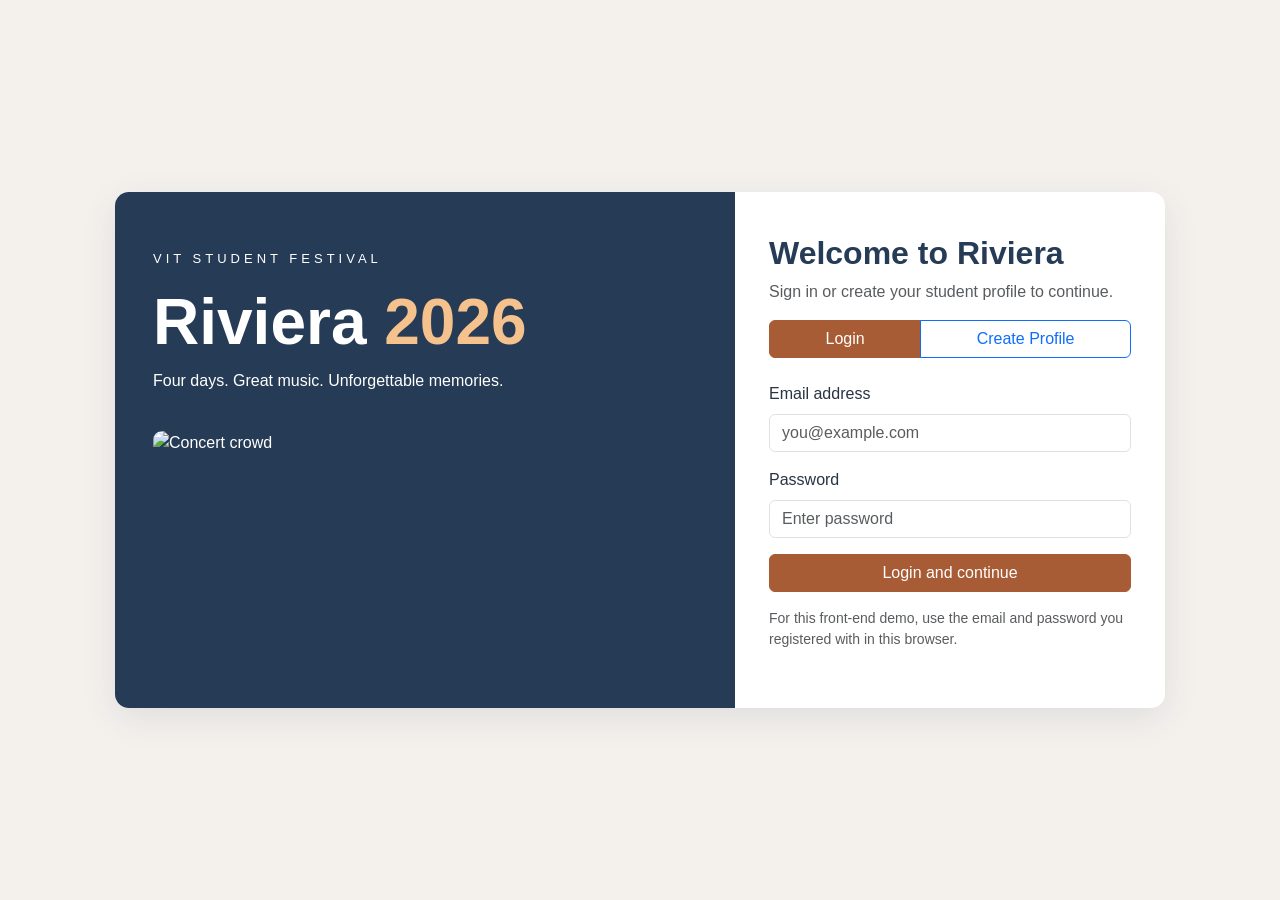
==== index.html @ 04411f4a "Add files via upload" ====
<!DOCTYPE html>
<html lang="en">
<head>
  <meta charset="UTF-8"><meta name="viewport" content="width=device-width, initial-scale=1.0">
  <title>Login | Riviera 2026</title>
  <link href="https://cdn.jsdelivr.net/npm/bootstrap@5.3.3/dist/css/bootstrap.min.css" rel="stylesheet">
  <link rel="stylesheet" href="css/style.css">
</head>
<body class="login-page">
  <main class="login-layout">
    <section class="login-intro">
      <p class="eyebrow">VIT STUDENT FESTIVAL</p>
      <h1>Riviera <span>2026</span></h1>
      <p>Four days. Great music. Unforgettable memories.</p>
      <img src="https://images.unsplash.com/photo-1459749411175-04bf5292ceea?w=1000" alt="Concert crowd">
    </section>
    <section class="login-panel">
      <h2>Welcome to Riviera</h2>
      <p class="text-muted">Sign in or create your student profile to continue.</p>
      <div class="btn-group w-100 mb-4" role="group">
        <button type="button" class="btn btn-primary" id="showLogin">Login</button>
        <button type="button" class="btn btn-outline-primary" id="showSignup">Create Profile</button>
      </div>
      <form id="entryLoginForm">
        <div class="mb-3"><label class="form-label" for="entryEmail">Email address</label><input class="form-control" type="email" id="entryEmail" required placeholder="you@example.com"></div>
        <div class="mb-3"><label class="form-label" for="entryPassword">Password</label><input class="form-control" type="password" id="entryPassword" required placeholder="Enter password"></div>
        <button class="btn btn-primary w-100" type="submit">Login and continue</button>
        <p class="small text-muted mt-3 mb-0">For this front-end demo, use the email and password you registered with in this browser.</p>
      </form>
      <form id="entrySignupForm" class="d-none">
        <div class="mb-3"><label class="form-label" for="newName">Full name</label><input class="form-control" type="text" id="newName" required placeholder="Enter your name"></div>
        <div class="mb-3"><label class="form-label" for="newEmail">Email address</label><input class="form-control" type="email" id="newEmail" required placeholder="you@example.com"></div>
        <div class="mb-3"><label class="form-label" for="newStudentId">Student registration number</label><input class="form-control" type="text" id="newStudentId" required placeholder="Enter student ID"></div>
        <div class="mb-3"><label class="form-label" for="newPassword">Create password</label><input class="form-control" type="password" id="newPassword" minlength="4" required placeholder="At least 4 characters"></div>
        <button class="btn btn-primary w-100" type="submit">Create profile</button>
      </form>
      <p id="entryMessage" class="mt-3 small fw-semibold" aria-live="polite"></p>
    </section>
  </main>
  <script src="js/script.js"></script>
</body></html>
---- css/style.css ----
* { box-sizing: border-box; }
body { margin: 0; font-family: Arial, Helvetica, sans-serif; color: #283344; background: #fffdfb; }
.site-nav { background: #24364b; }
.site-nav .navbar-brand span { color: #f2b36d; }
.nav-link { color: #f7f7f7 !important; }
.nav-link:hover, .nav-link.active { color: #f2b36d !important; }
.hero { background: linear-gradient(120deg, #263b55, #47677d); color: white; padding: 85px 15px; }
.hero h1 { font-size: clamp(3rem, 8vw, 5.5rem); font-weight: 800; letter-spacing: 2px; }
.hero h1 span { color: #f5c28d; }
.eyebrow { letter-spacing: 4px; font-size: 13px; }
.section-title { color: #263b55; font-weight: 750; margin-bottom: 15px; }
.fest-image { width: 100%; max-height: 340px; object-fit: cover; }
.simple-card { background: #fff; border: 1px solid #e7e2dc; border-radius: 10px; padding: 22px; height: 100%; box-shadow: 0 3px 10px #24364b0d; }
.simple-card h3 { color: #a85c35; font-size: 22px; }
.simple-card p { margin-bottom: 8px; }
.simple-card small { color: #737b83; }
.notice { background: #263b55; color: white; border-radius: 12px; padding: 35px 15px; }
.site-footer { background: #24364b; color: white; text-align: center; padding: 17px; margin-top: 35px; font-size: 14px; }
.form-wrap { max-width: 720px; margin: auto; background: white; padding: 28px; border: 1px solid #e7e2dc; border-radius: 10px; }
.btn-primary { background: #a85c35; border-color: #a85c35; }
.btn-primary:hover { background: #874626; border-color: #874626; }
.traffic-row { display: flex; gap: 18px; align-items: center; margin: 20px 0 10px; }
.traffic-light { width: 55px; height: 55px; border-radius: 50%; border: 4px solid #ddd; cursor: pointer; transition: transform .2s; }
.traffic-light:hover { transform: scale(1.12); }
.red { background: #e94c4c; } .yellow { background: #f2c34e; } .green { background: #49a66c; }
.event-message { font-weight: bold; color: #a85c35; min-height: 25px; }
.gallery-box { text-align: center; background: #f6f1eb; padding: 20px; border-radius: 12px; }
.gallery-box img { width: min(100%, 780px); height: 350px; object-fit: cover; border-radius: 8px; }
.gallery-box p { margin-top: 12px; }
.photo-card { cursor: pointer; }
.photo-card img { width: 100%; height: 170px; object-fit: cover; border-radius: 7px; }
.photo-card p { margin: 10px 0 0; }
@media (max-width: 576px) { .hero { padding: 60px 12px; } .gallery-box img { height: 230px; } .form-wrap { padding: 20px; } }

.page-banner { background:#edf1f4; padding:48px 0; border-bottom:1px solid #e1e6ea; }
.page-banner h1 { color:#263b55; font-size:clamp(2.2rem,5vw,3.5rem); font-weight:750; margin:8px 0; }
.page-banner p:last-child { color:#596777; margin-bottom:0; }
.day-block { border:1px solid #e6e1dc; border-radius:12px; padding:22px; background:#fff; }
.day-heading { display:flex; justify-content:space-between; align-items:center; gap:12px; margin-bottom:18px; }
.day-heading h3 { color:#263b55; margin:10px 0 0; font-size:24px; }
.day-date { color:#7b838b; font-size:14px; }
.event-card { height:100%; min-height:150px; border:1px solid #e8e5e1; border-radius:9px; padding:17px; background:#fffdfb; transition:transform .18s, box-shadow .18s, border-color .18s; }
.event-card > span { color:#a85c35; font-size:12px; font-weight:700; }
.event-card h4 { font-size:18px; margin:10px 0 7px; color:#263b55; }
.event-card p { color:#69737d; font-size:14px; margin-bottom:0; }
.event-card:hover { transform:translateY(-4px); box-shadow:0 7px 18px #24364b16; border-color:#d5a17c; }
.proshow-card { background:#f8f1e9; border-color:#e8d4c2; }
.proshow-card small { display:block; margin-top:8px; color:#a85c35; font-weight:bold; letter-spacing:1px; }
.proshow-card strong { display:block; color:#8c5939; font-size:12px; margin-top:10px; }
.schedule-note { color:#7b838b; font-size:13px; font-style:italic; }

.login-page { min-height:100vh; background:#f4f1ed; display:flex; align-items:center; }
.login-layout { width:min(1050px, 94%); margin:35px auto; display:grid; grid-template-columns:1fr 430px; background:white; border-radius:14px; overflow:hidden; box-shadow:0 10px 35px #24364b18; }
.login-intro { background:#263b55; color:white; padding:48px 38px; display:flex; flex-direction:column; justify-content:center; }
.login-intro h1 { font-size:clamp(2.5rem,6vw,4rem); font-weight:800; }
.login-intro h1 span { color:#f5c28d; }
.login-intro img { width:100%; height:220px; object-fit:cover; border-radius:9px; margin-top:22px; }
.login-panel { padding:42px 34px; align-self:center; }
.login-panel h2 { color:#263b55; font-weight:750; }
.profile-header { display:flex; align-items:center; gap:18px; }
.profile-avatar { width:66px; height:66px; border-radius:50%; background:#263b55; color:#f5c28d; display:grid; place-items:center; font-size:28px; font-weight:bold; }
@media (max-width: 760px) {
  .login-layout { grid-template-columns:1fr; max-width:500px; }
  .login-intro { padding:30px 25px; }
  .login-intro img { height:150px; }
  .login-panel { padding:30px 25px; }
}
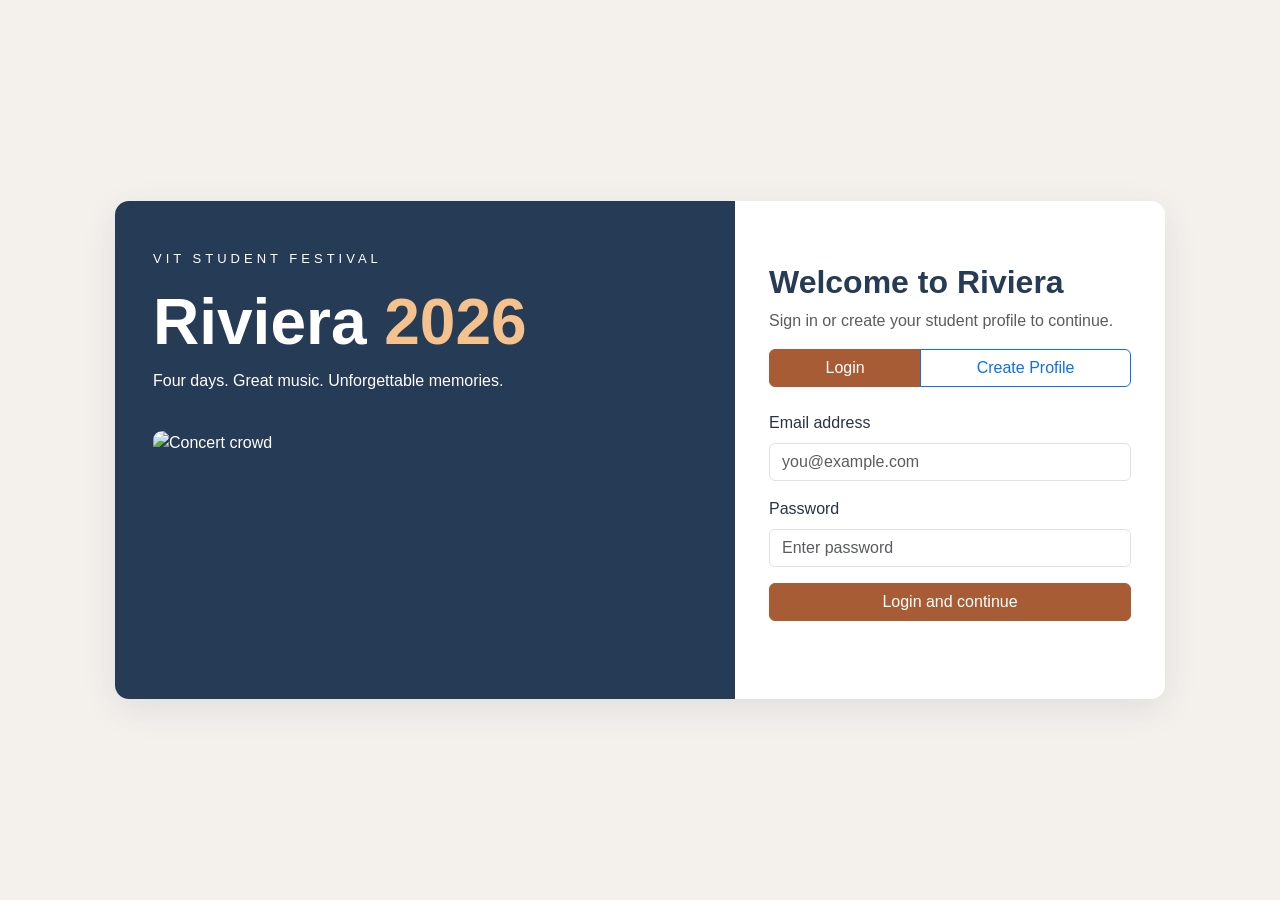
==== commit 21b1fea8: "Updated website files" ====
--- a/index.html
+++ b/index.html
@@ -25,7 +25,6 @@
         <div class="mb-3"><label class="form-label" for="entryEmail">Email address</label><input class="form-control" type="email" id="entryEmail" required placeholder="you@example.com"></div>
         <div class="mb-3"><label class="form-label" for="entryPassword">Password</label><input class="form-control" type="password" id="entryPassword" required placeholder="Enter password"></div>
         <button class="btn btn-primary w-100" type="submit">Login and continue</button>
-        <p class="small text-muted mt-3 mb-0">For this front-end demo, use the email and password you registered with in this browser.</p>
       </form>
       <form id="entrySignupForm" class="d-none">
         <div class="mb-3"><label class="form-label" for="newName">Full name</label><input class="form-control" type="text" id="newName" required placeholder="Enter your name"></div>
